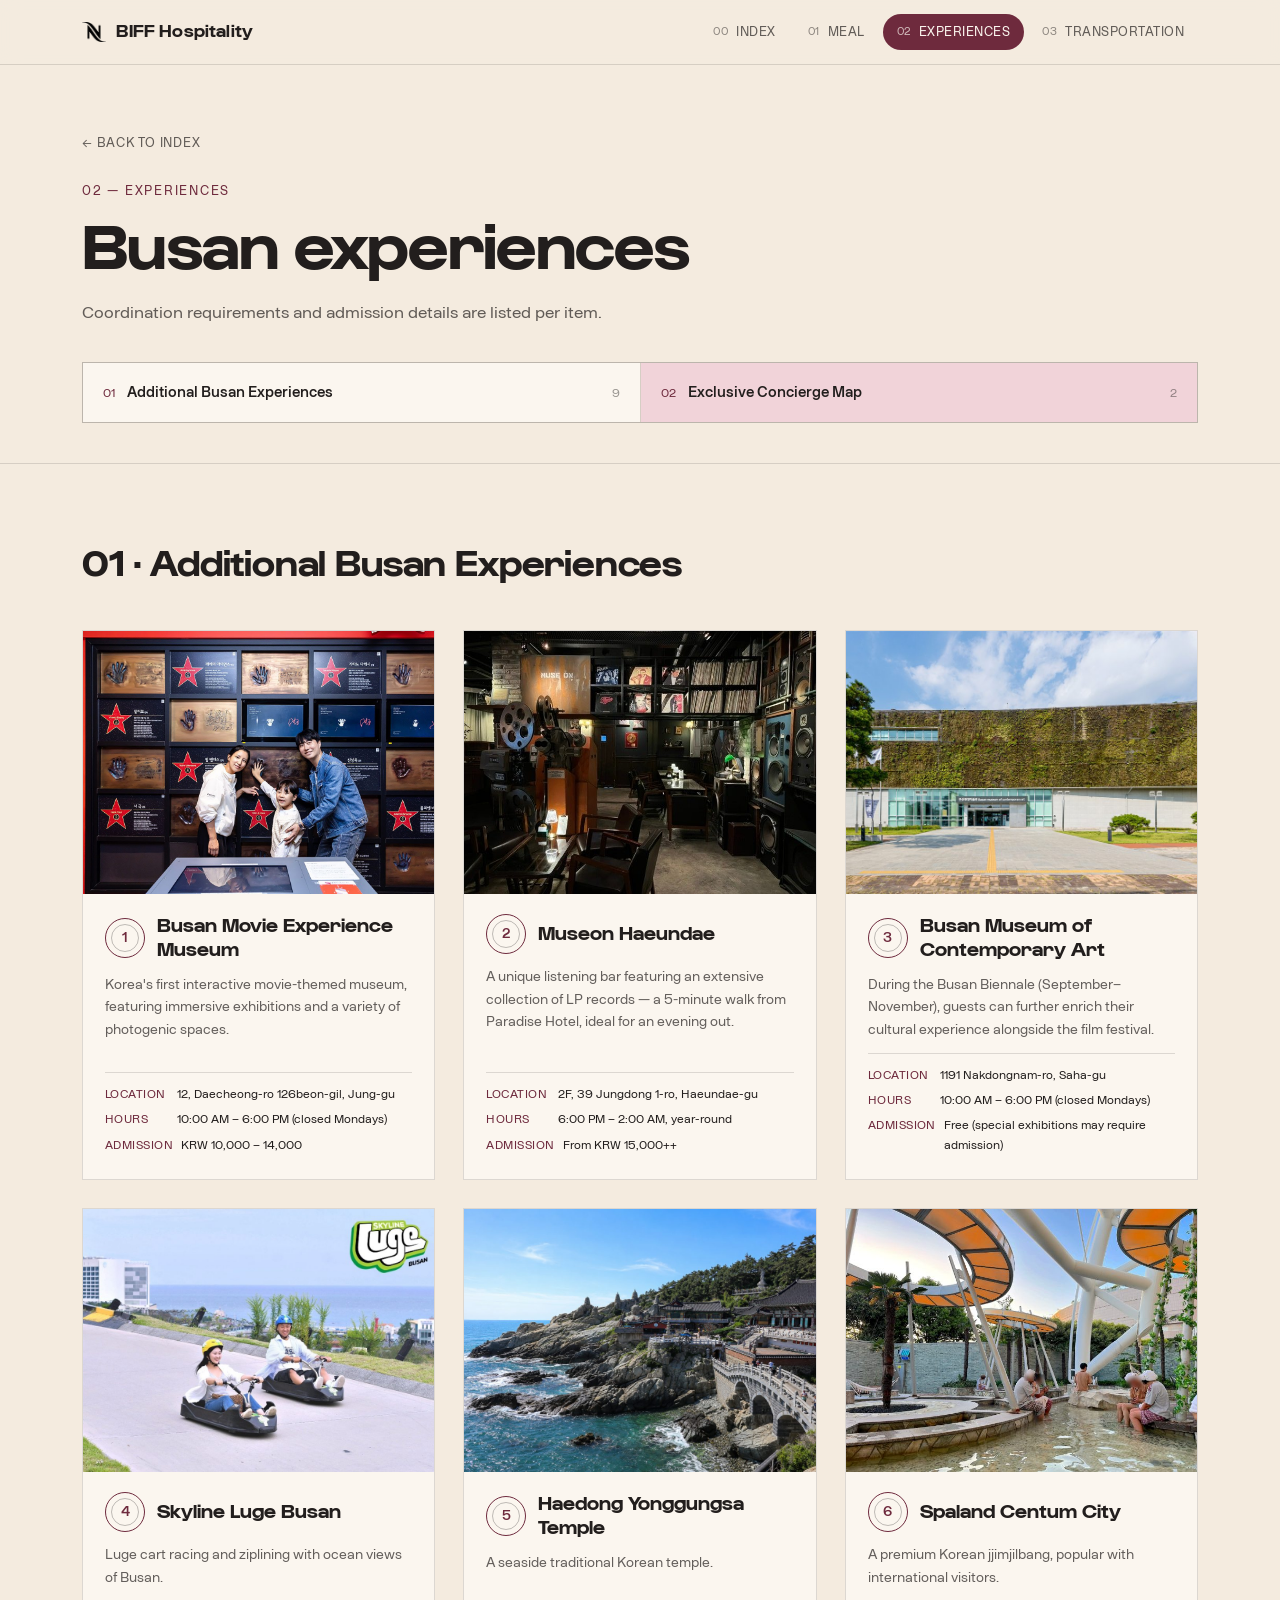
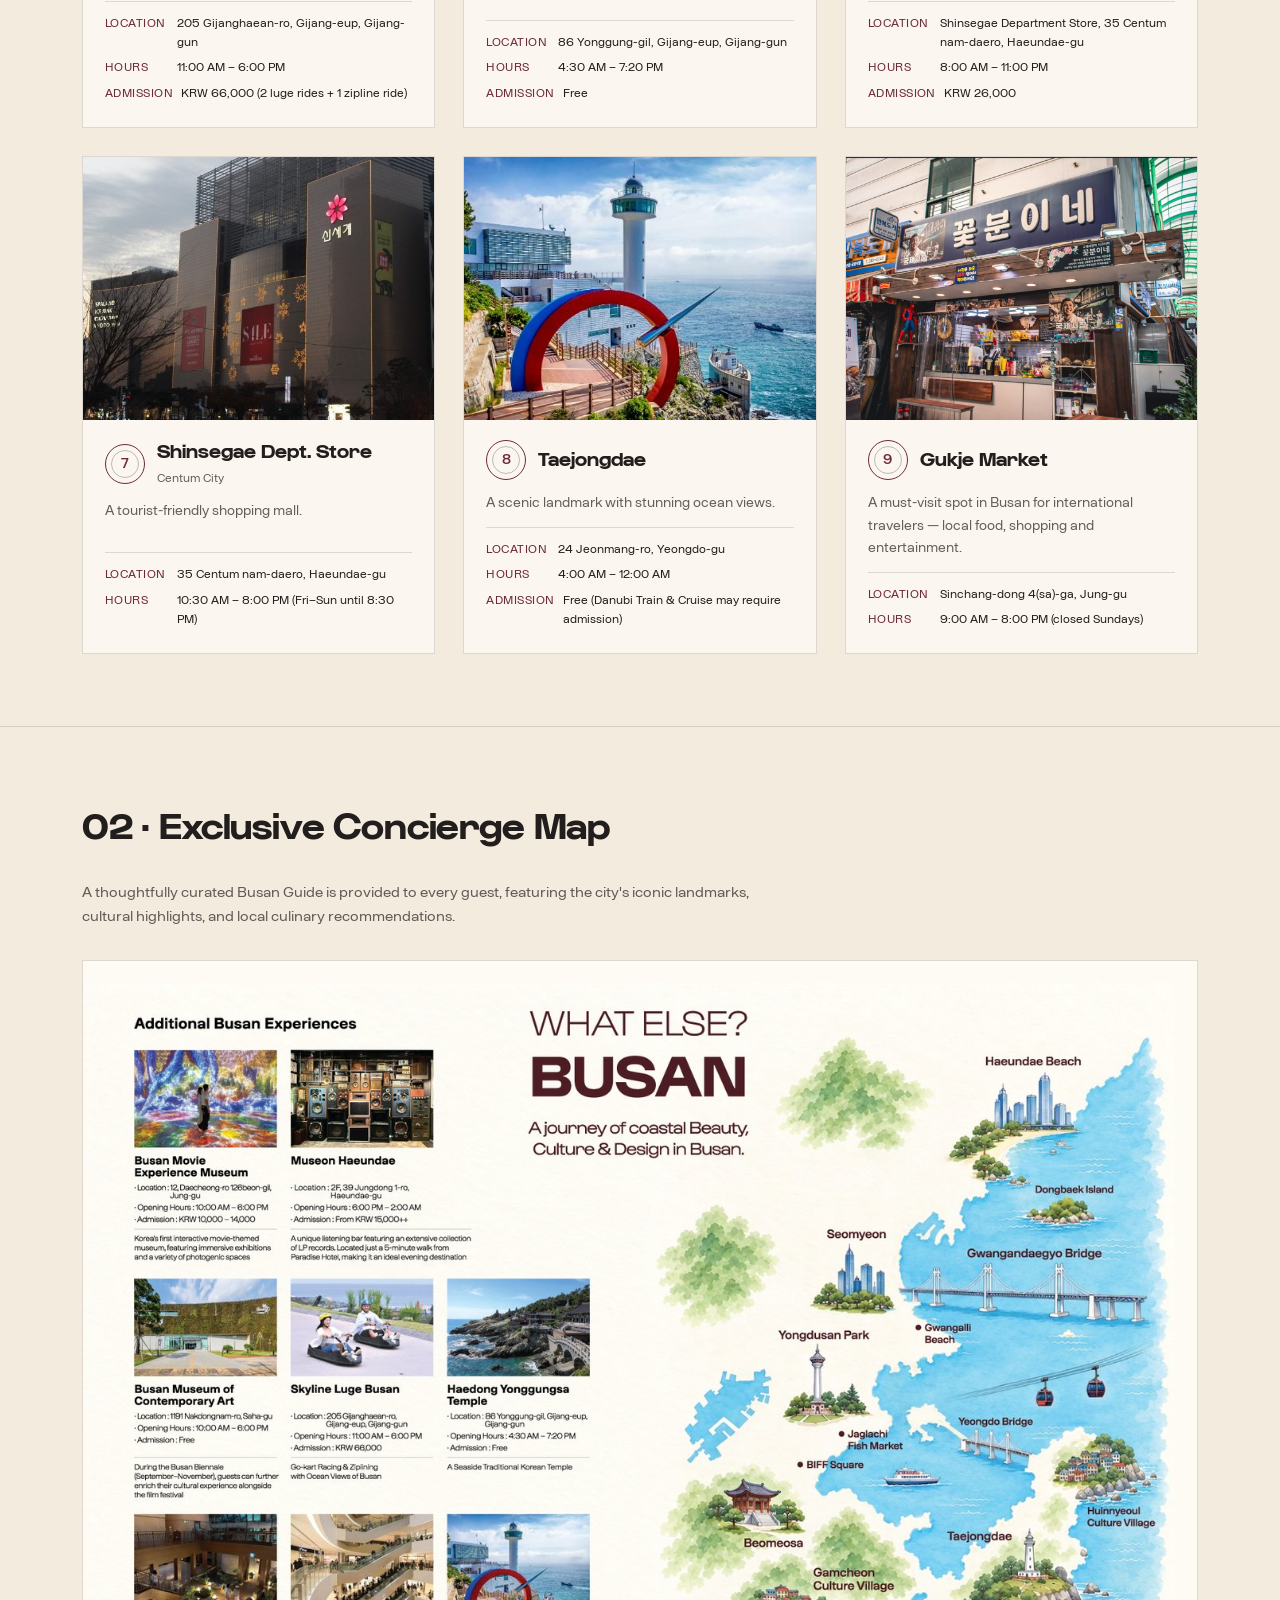
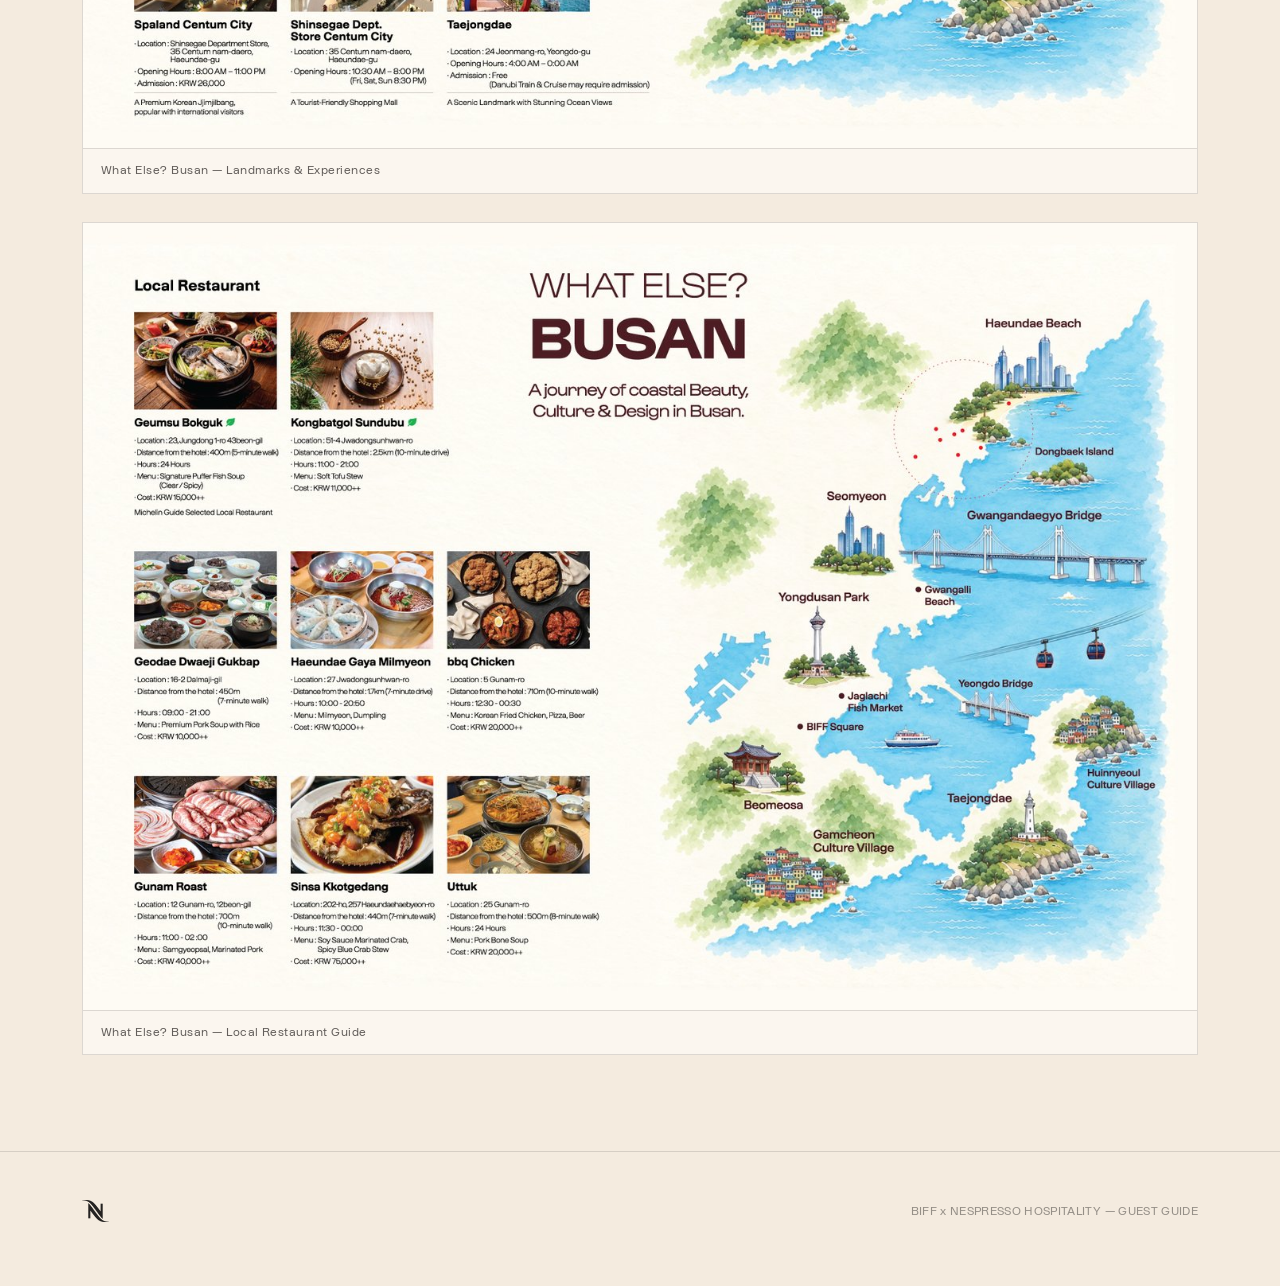
==== experiences.html @ 7f27683a "Add files via upload" ====
<!DOCTYPE html>
<html lang="en">
<head>
<meta charset="UTF-8">
<meta name="viewport" content="width=device-width, initial-scale=1.0">
<title>Experiences — BIFF x NESPRESSO Hospitality</title>
<meta name="description" content="Busan landmarks, activities, and the exclusive concierge map for BIFF x NESPRESSO Hospitality guests.">

<!-- Link preview (KakaoTalk, Slack, iMessage, etc.) -->
<meta property="og:type" content="website">
<meta property="og:url" content="https://gdmc-global.github.io/BIFFxNespresso_Hospitality/experiences.html">
<meta property="og:title" content="Experiences — BIFF x NESPRESSO Hospitality">
<meta property="og:description" content="Busan landmarks, activities, and the exclusive concierge map — locations, hours and admission details.">
<meta property="og:image" content="https://gdmc-global.github.io/BIFFxNespresso_Hospitality/og-image.jpg">
<meta property="og:image:width" content="1200">
<meta property="og:image:height" content="630">
<meta property="og:locale" content="ko_KR">
<meta name="twitter:card" content="summary_large_image">
<meta name="twitter:title" content="Experiences — BIFF x NESPRESSO Hospitality">
<meta name="twitter:description" content="Busan landmarks, activities, and the exclusive concierge map — locations, hours and admission details.">
<meta name="twitter:image" content="https://gdmc-global.github.io/BIFFxNespresso_Hospitality/og-image.jpg">

<link rel="stylesheet" href="style.css">
</head>
<body>

<div class="sitebar">
  <div class="wrap sitebar__row">
    <a class="sitebar__brand" href="index.html">
      <img src="logo-dark.png" alt="Nespresso"> BIFF Hospitality
    </a>
    <nav class="sitebar__index" aria-label="Section index">
      <a href="index.html"><span class="idx-no">00</span> Index</a>
      <a href="meal.html"><span class="idx-no">01</span> Meal</a>
      <a href="experiences.html" class="is-active"><span class="idx-no">02</span> Experiences</a>
      <a href="transportation.html"><span class="idx-no">03</span> Transportation</a>
    </nav>
  </div>
</div>

<header class="page-hero">
  <div class="wrap">
    <a class="back-link" href="index.html">&#8592; Back to Index</a>
    <p class="eyebrow">02 — Experiences</p>
    <h1>Busan experiences</h1>
    <p class="lede">Coordination requirements and admission details are listed per item.</p>

    <nav class="toc" aria-label="Experience categories">
      <a href="#busan-experiences"><span class="toc-no">01</span><span class="toc-label">Additional Busan Experiences</span><span class="toc-count">9</span></a>
      <a href="#concierge"><span class="toc-no">02</span><span class="toc-label">Exclusive Concierge Map</span><span class="toc-count">2</span></a>
    </nav>
  </div>
</header>

<main>

  <!-- 01 — ADDITIONAL BUSAN EXPERIENCES -->
  <section class="category" id="busan-experiences">
    <div class="wrap">
      <div class="category__head">
        <h2>01 · Additional Busan Experiences</h2>
      </div>

      <div class="grid">

        <article class="card">
          <div class="card__media"><img src="busan-movie-experience-museum.jpg" alt="Busan Movie Experience Museum interactive exhibit"></div>
          <div class="card__body">
            <div class="card__title-row">
              <span class="capsule-index">1</span>
              <h3 class="card__title">Busan Movie Experience Museum</h3>
            </div>
            <p class="card__desc">Korea's first interactive movie-themed museum, featuring immersive exhibitions and a variety of photogenic spaces.</p>
            <div class="card__meta">
              <div><span class="k">Location</span><span class="v">12, Daecheong-ro 126beon-gil, Jung-gu</span></div>
              <div><span class="k">Hours</span><span class="v">10:00 AM – 6:00 PM (closed Mondays)</span></div>
              <div><span class="k">Admission</span><span class="v">KRW 10,000 – 14,000</span></div>
            </div>
          </div>
        </article>

        <article class="card">
          <div class="card__media"><img src="museon-haeundae.jpg" alt="Museon Haeundae LP record listening bar"></div>
          <div class="card__body">
            <div class="card__title-row">
              <span class="capsule-index">2</span>
              <h3 class="card__title">Museon Haeundae</h3>
            </div>
            <p class="card__desc">A unique listening bar featuring an extensive collection of LP records — a 5-minute walk from Paradise Hotel, ideal for an evening out.</p>
            <div class="card__meta">
              <div><span class="k">Location</span><span class="v">2F, 39 Jungdong 1-ro, Haeundae-gu</span></div>
              <div><span class="k">Hours</span><span class="v">6:00 PM – 2:00 AM, year-round</span></div>
              <div><span class="k">Admission</span><span class="v">From KRW 15,000++</span></div>
            </div>
          </div>
        </article>

        <article class="card">
          <div class="card__media"><img src="busan-moca.jpg" alt="Busan Museum of Contemporary Art building"></div>
          <div class="card__body">
            <div class="card__title-row">
              <span class="capsule-index">3</span>
              <h3 class="card__title">Busan Museum of Contemporary Art</h3>
            </div>
            <p class="card__desc">During the Busan Biennale (September–November), guests can further enrich their cultural experience alongside the film festival.</p>
            <div class="card__meta">
              <div><span class="k">Location</span><span class="v">1191 Nakdongnam-ro, Saha-gu</span></div>
              <div><span class="k">Hours</span><span class="v">10:00 AM – 6:00 PM (closed Mondays)</span></div>
              <div><span class="k">Admission</span><span class="v">Free (special exhibitions may require admission)</span></div>
            </div>
          </div>
        </article>

        <article class="card">
          <div class="card__media"><img src="skyline-luge.jpg" alt="Skyline Luge Busan carts with ocean view"></div>
          <div class="card__body">
            <div class="card__title-row">
              <span class="capsule-index">4</span>
              <h3 class="card__title">Skyline Luge Busan</h3>
            </div>
            <p class="card__desc">Luge cart racing and ziplining with ocean views of Busan.</p>
            <div class="card__meta">
              <div><span class="k">Location</span><span class="v">205 Gijanghaean-ro, Gijang-eup, Gijang-gun</span></div>
              <div><span class="k">Hours</span><span class="v">11:00 AM – 6:00 PM</span></div>
              <div><span class="k">Admission</span><span class="v">KRW 66,000 (2 luge rides + 1 zipline ride)</span></div>
            </div>
          </div>
        </article>

        <article class="card">
          <div class="card__media"><img src="haedong-yonggungsa.jpg" alt="Haedong Yonggungsa seaside temple"></div>
          <div class="card__body">
            <div class="card__title-row">
              <span class="capsule-index">5</span>
              <h3 class="card__title">Haedong Yonggungsa Temple</h3>
            </div>
            <p class="card__desc">A seaside traditional Korean temple.</p>
            <div class="card__meta">
              <div><span class="k">Location</span><span class="v">86 Yonggung-gil, Gijang-eup, Gijang-gun</span></div>
              <div><span class="k">Hours</span><span class="v">4:30 AM – 7:20 PM</span></div>
              <div><span class="k">Admission</span><span class="v">Free</span></div>
            </div>
          </div>
        </article>

        <article class="card">
          <div class="card__media"><img src="spaland-centum-city.jpg" alt="Spaland Centum City jjimjilbang interior"></div>
          <div class="card__body">
            <div class="card__title-row">
              <span class="capsule-index">6</span>
              <h3 class="card__title">Spaland Centum City</h3>
            </div>
            <p class="card__desc">A premium Korean jjimjilbang, popular with international visitors.</p>
            <div class="card__meta">
              <div><span class="k">Location</span><span class="v">Shinsegae Department Store, 35 Centum nam-daero, Haeundae-gu</span></div>
              <div><span class="k">Hours</span><span class="v">8:00 AM – 11:00 PM</span></div>
              <div><span class="k">Admission</span><span class="v">KRW 26,000</span></div>
            </div>
          </div>
        </article>

        <article class="card">
          <div class="card__media"><img src="shinsegae-centum-city.jpg" alt="Shinsegae Department Store Centum City"></div>
          <div class="card__body">
            <div class="card__title-row">
              <span class="capsule-index">7</span>
              <h3 class="card__title">Shinsegae Dept. Store<br><small style="font-family:var(--font-mono); font-weight:400; font-size:12px; color:var(--charcoal-70);">Centum City</small></h3>
            </div>
            <p class="card__desc">A tourist-friendly shopping mall.</p>
            <div class="card__meta">
              <div><span class="k">Location</span><span class="v">35 Centum nam-daero, Haeundae-gu</span></div>
              <div><span class="k">Hours</span><span class="v">10:30 AM – 8:00 PM (Fri–Sun until 8:30 PM)</span></div>
            </div>
          </div>
        </article>

        <article class="card">
          <div class="card__media"><img src="taejongdae.jpg" alt="Taejongdae coastal cliffs and lighthouse"></div>
          <div class="card__body">
            <div class="card__title-row">
              <span class="capsule-index">8</span>
              <h3 class="card__title">Taejongdae</h3>
            </div>
            <p class="card__desc">A scenic landmark with stunning ocean views.</p>
            <div class="card__meta">
              <div><span class="k">Location</span><span class="v">24 Jeonmang-ro, Yeongdo-gu</span></div>
              <div><span class="k">Hours</span><span class="v">4:00 AM – 12:00 AM</span></div>
              <div><span class="k">Admission</span><span class="v">Free (Danubi Train &amp; Cruise may require admission)</span></div>
            </div>
          </div>
        </article>

        <article class="card">
          <div class="card__media"><img src="gukje-market.jpg" alt="Gukje Market street food and shopping"></div>
          <div class="card__body">
            <div class="card__title-row">
              <span class="capsule-index">9</span>
              <h3 class="card__title">Gukje Market</h3>
            </div>
            <p class="card__desc">A must-visit spot in Busan for international travelers — local food, shopping and entertainment.</p>
            <div class="card__meta">
              <div><span class="k">Location</span><span class="v">Sinchang-dong 4(sa)-ga, Jung-gu</span></div>
              <div><span class="k">Hours</span><span class="v">9:00 AM – 8:00 PM (closed Sundays)</span></div>
            </div>
          </div>
        </article>

      </div>
    </div>
  </section>

  <!-- 02 — EXCLUSIVE CONCIERGE MAP -->
  <section class="category" id="concierge">
    <div class="wrap">
      <div class="category__head">
        <h2>02 · Exclusive Concierge Map</h2>
      </div>
      <p class="category__sub" style="margin-top:-12px; max-width:680px;">A thoughtfully curated Busan Guide is provided to every guest, featuring the city's iconic landmarks, cultural highlights, and local culinary recommendations.</p>

      <div class="map-pages">
        <figure class="map-page">
          <img src="concierge-map-experiences.jpg" alt="What Else? Busan — curated map of landmarks and experiences">
          <figcaption>What Else? Busan — Landmarks &amp; Experiences</figcaption>
        </figure>
        <figure class="map-page">
          <img src="concierge-map-restaurants.jpg" alt="What Else? Busan — curated map of local restaurants">
          <figcaption>What Else? Busan — Local Restaurant Guide</figcaption>
        </figure>
      </div>
    </div>
  </section>

</main>

<footer class="sitefoot">
  <div class="wrap sitefoot__row">
    <img src="logo-dark.png" alt="Nespresso">
    <small>BIFF x NESPRESSO HOSPITALITY — GUEST GUIDE</small>
  </div>
</footer>

<script src="main.js"></script>
</body>
</html>
---- style.css ----
/* =========================================================
   BIFF x NESPRESSO HOSPITALITY — shared design system
   Palette drawn from the campaign photography (device rose,
   berry, near-black) and the concierge-dossier cream used
   across the original hospitality deck.
   ========================================================= */

/* ---------------------------------------------------------
   ICONESSO — brand typeface (local files, no external CDN)
   --------------------------------------------------------- */
@font-face {
  font-family: "ICONESSO Display";
  src: url("ICONESSODisplay-Light.woff2") format("woff2");
  font-weight: 300;
  font-style: normal;
  font-display: swap;
}
@font-face {
  font-family: "ICONESSO Display";
  src: url("ICONESSODisplay-Regular.woff2") format("woff2");
  font-weight: 400;
  font-style: normal;
  font-display: swap;
}
@font-face {
  font-family: "ICONESSO Display";
  src: url("ICONESSODisplay-Bold.woff2") format("woff2");
  font-weight: 700;
  font-style: normal;
  font-display: swap;
}

@font-face {
  font-family: "ICONESSO Text";
  src: url("ICONESSOText-Thin.woff2") format("woff2");
  font-weight: 100;
  font-style: normal;
  font-display: swap;
}
@font-face {
  font-family: "ICONESSO Text";
  src: url("ICONESSOText-ThinItalic.woff2") format("woff2");
  font-weight: 100;
  font-style: italic;
  font-display: swap;
}
@font-face {
  font-family: "ICONESSO Text";
  src: url("ICONESSOText-Light.woff2") format("woff2");
  font-weight: 300;
  font-style: normal;
  font-display: swap;
}
@font-face {
  font-family: "ICONESSO Text";
  src: url("ICONESSOText-LightItalic.woff2") format("woff2");
  font-weight: 300;
  font-style: italic;
  font-display: swap;
}
@font-face {
  font-family: "ICONESSO Text";
  src: url("ICONESSOText-Regular.woff2") format("woff2");
  font-weight: 400;
  font-style: normal;
  font-display: swap;
}
@font-face {
  font-family: "ICONESSO Text";
  src: url("ICONESSOText-Italic.woff2") format("woff2");
  font-weight: 400;
  font-style: italic;
  font-display: swap;
}
@font-face {
  font-family: "ICONESSO Text";
  src: url("ICONESSOText-Medium.woff2") format("woff2");
  font-weight: 500;
  font-style: normal;
  font-display: swap;
}
@font-face {
  font-family: "ICONESSO Text";
  src: url("ICONESSOText-MediumItalic.woff2") format("woff2");
  font-weight: 500;
  font-style: italic;
  font-display: swap;
}
@font-face {
  font-family: "ICONESSO Text";
  src: url("ICONESSOText-Bold.woff2") format("woff2");
  font-weight: 700;
  font-style: normal;
  font-display: swap;
}
@font-face {
  font-family: "ICONESSO Text";
  src: url("ICONESSOText-BoldItalic.woff2") format("woff2");
  font-weight: 700;
  font-style: italic;
  font-display: swap;
}

:root {
  --cream:        #F4EBDF;
  --cream-dim:    #ECE0D0;
  --paper:        #FBF6EF;
  --charcoal:     #221E1D;
  --charcoal-70:  rgba(34, 30, 29, 0.7);
  --charcoal-45:  rgba(34, 30, 29, 0.45);
  --wine:         #6E2A3D;
  --wine-dark:    #4E1E2C;
  --blush:        #E7B7C2;
  --blush-soft:   #F1D3D9;
  --gold:         #AD8955;
  --line:         rgba(34, 30, 29, 0.14);
  --line-strong:  rgba(34, 30, 29, 0.28);

  --font-display: "ICONESSO Display", "Noto Sans KR", sans-serif;
  --font-body:    "ICONESSO Text", "Noto Sans KR", sans-serif;
  --font-mono:    "ICONESSO Text", "Noto Sans KR", sans-serif;

  --container: 1180px;
  --radius: 2px;
}

* { box-sizing: border-box; }

html {
  scroll-behavior: smooth;
}

@media (prefers-reduced-motion: reduce) {
  html { scroll-behavior: auto; }
  * { animation-duration: 0.001ms !important; animation-iteration-count: 1 !important; transition-duration: 0.001ms !important; }
}

body {
  margin: 0;
  background: var(--cream);
  color: var(--charcoal);
  font-family: var(--font-body);
  font-size: 16px;
  line-height: 1.6;
  -webkit-font-smoothing: antialiased;
}

a { color: inherit; }

img { max-width: 100%; display: block; }

.wrap {
  max-width: var(--container);
  margin: 0 auto;
  padding: 0 32px;
}

@media (max-width: 640px) {
  .wrap { padding: 0 20px; }
}

/* ---------------------------------------------------------
   Focus states — visible everywhere, styled to match brand
   --------------------------------------------------------- */
a:focus-visible,
button:focus-visible,
[tabindex]:focus-visible {
  outline: 2px solid var(--wine);
  outline-offset: 3px;
}

/* ---------------------------------------------------------
   Top index bar (present on every page)
   --------------------------------------------------------- */
.sitebar {
  position: sticky;
  top: 0;
  z-index: 40;
  background: rgba(244, 235, 223, 0.92);
  backdrop-filter: blur(10px);
  border-bottom: 1px solid var(--line);
}

.sitebar__row {
  display: flex;
  align-items: center;
  justify-content: space-between;
  height: 64px;
  gap: 24px;
}

.sitebar__brand {
  display: flex;
  align-items: center;
  gap: 10px;
  text-decoration: none;
  font-family: var(--font-display);
  font-weight: 700;
  font-size: 17px;
  letter-spacing: 0.01em;
  color: var(--charcoal);
  white-space: nowrap;
}

.sitebar__brand img { height: 20px; width: auto; }

.sitebar__index {
  display: flex;
  align-items: center;
  gap: 4px;
  overflow-x: auto;
  scrollbar-width: none;
  font-family: var(--font-mono);
}
.sitebar__index::-webkit-scrollbar { display: none; }

.sitebar__index a {
  display: inline-flex;
  align-items: center;
  gap: 8px;
  padding: 8px 14px;
  font-size: 12.5px;
  letter-spacing: 0.04em;
  text-transform: uppercase;
  text-decoration: none;
  color: var(--charcoal-70);
  border-radius: 999px;
  white-space: nowrap;
  transition: background 0.15s ease, color 0.15s ease;
}
.sitebar__index a:hover { background: var(--blush-soft); color: var(--charcoal); }
.sitebar__index a.is-active { background: var(--wine); color: var(--paper); }
.sitebar__index .idx-no {
  font-size: 10.5px;
  opacity: 0.7;
}

/* ---------------------------------------------------------
   Buttons / tickets
   --------------------------------------------------------- */
.btn {
  display: inline-flex;
  align-items: center;
  gap: 10px;
  padding: 15px 28px;
  border-radius: 999px;
  border: 1px solid var(--charcoal);
  background: transparent;
  color: var(--charcoal);
  font-family: var(--font-mono);
  font-size: 13px;
  letter-spacing: 0.08em;
  text-transform: uppercase;
  text-decoration: none;
  cursor: pointer;
  transition: background 0.18s ease, color 0.18s ease, transform 0.18s ease;
}
.btn:hover { background: var(--charcoal); color: var(--cream); transform: translateY(-1px); }
.btn--primary { background: var(--wine); border-color: var(--wine); color: var(--paper); }
.btn--primary:hover { background: var(--wine-dark); border-color: var(--wine-dark); color: var(--paper); }

/* ---------------------------------------------------------
   Index number badge — the signature motif.
   A capsule-ring numeral used everywhere an item is literally
   numbered in the source material (guests choose by number).
   --------------------------------------------------------- */
.capsule-index {
  --size: 40px;
  width: var(--size);
  height: var(--size);
  min-width: var(--size);
  border-radius: 50%;
  border: 1.5px solid var(--wine);
  display: inline-flex;
  align-items: center;
  justify-content: center;
  font-family: var(--font-mono);
  font-size: 14px;
  font-weight: 500;
  color: var(--wine);
  background: var(--paper);
  position: relative;
}
.capsule-index::after {
  content: "";
  position: absolute;
  inset: 5px;
  border-radius: 50%;
  border: 1px solid var(--line-strong);
}

/* ---------------------------------------------------------
   Section scaffolding shared by meal.html / optional-program.html
   --------------------------------------------------------- */
.page-hero {
  padding: 64px 0 40px;
  border-bottom: 1px solid var(--line);
}

.page-hero .eyebrow {
  font-family: var(--font-mono);
  font-size: 12.5px;
  letter-spacing: 0.14em;
  text-transform: uppercase;
  color: var(--wine);
  margin: 0 0 14px;
}

.page-hero h1 {
  font-family: var(--font-display);
  font-weight: 700;
  font-size: clamp(38px, 6vw, 64px);
  line-height: 1.03;
  margin: 0 0 18px;
  letter-spacing: -0.01em;
}

.page-hero p.lede {
  max-width: 640px;
  font-size: 17px;
  color: var(--charcoal-70);
  margin: 0;
}

.back-link {
  display: inline-flex;
  align-items: center;
  gap: 8px;
  font-family: var(--font-mono);
  font-size: 12.5px;
  letter-spacing: 0.06em;
  text-transform: uppercase;
  text-decoration: none;
  color: var(--charcoal-70);
  margin-bottom: 28px;
}
.back-link:hover { color: var(--wine); }

/* Table-of-contents block beneath each page hero */
.toc {
  display: grid;
  grid-template-columns: repeat(auto-fit, minmax(200px, 1fr));
  gap: 1px;
  background: var(--line);
  border: 1px solid var(--line);
  margin-top: 36px;
}
.toc a {
  background: var(--paper);
  padding: 18px 20px;
  text-decoration: none;
  color: var(--charcoal);
  display: flex;
  align-items: baseline;
  gap: 12px;
  transition: background 0.15s ease;
}
.toc a:hover { background: var(--blush-soft); }
.toc .toc-no {
  font-family: var(--font-mono);
  font-size: 12px;
  color: var(--wine);
}
.toc .toc-label {
  font-size: 14.5px;
  font-weight: 500;
}
.toc .toc-count {
  margin-left: auto;
  font-family: var(--font-mono);
  font-size: 11.5px;
  color: var(--charcoal-45);
}

/* Category section */
.category {
  padding: 72px 0;
  border-bottom: 1px solid var(--line);
  scroll-margin-top: 84px;
}
.category:last-of-type { border-bottom: none; }

.category__head {
  display: flex;
  align-items: flex-end;
  justify-content: space-between;
  gap: 24px;
  margin-bottom: 36px;
  flex-wrap: wrap;
}

.category__head h2 {
  font-family: var(--font-display);
  font-weight: 700;
  font-size: clamp(26px, 3.4vw, 36px);
  margin: 0;
  letter-spacing: -0.005em;
}

.category__note {
  font-family: var(--font-mono);
  font-size: 12px;
  letter-spacing: 0.03em;
  color: var(--wine);
  background: var(--blush-soft);
  padding: 8px 14px;
  border-radius: 999px;
  max-width: 420px;
}

.category__sub {
  font-size: 15px;
  color: var(--charcoal-70);
  margin: -24px 0 32px;
}

/* Item grid + card */
.grid {
  display: grid;
  grid-template-columns: repeat(3, 1fr);
  gap: 28px;
}
.grid.grid--2 { grid-template-columns: repeat(2, 1fr); }
@media (max-width: 900px) {
  .grid, .grid.grid--2 { grid-template-columns: repeat(2, 1fr); }
}
@media (max-width: 640px) {
  .grid, .grid.grid--2 { grid-template-columns: 1fr; }
}

.card {
  background: var(--paper);
  border: 1px solid var(--line);
  display: flex;
  flex-direction: column;
}

.card__media {
  aspect-ratio: 4 / 3;
  overflow: hidden;
  background: var(--cream-dim);
}
.card__media img {
  width: 100%;
  height: 100%;
  object-fit: cover;
}

.card__body {
  padding: 20px 22px 24px;
  display: flex;
  flex-direction: column;
  gap: 12px;
  flex: 1;
}

.card__title-row {
  display: flex;
  align-items: center;
  gap: 12px;
}

.card__title {
  font-family: var(--font-display);
  font-weight: 700;
  font-size: 19px;
  line-height: 1.25;
  margin: 0;
}

.card__desc {
  font-size: 14px;
  color: var(--charcoal-70);
  margin: 0;
}

.card__meta {
  margin-top: auto;
  padding-top: 12px;
  border-top: 1px solid var(--line);
  display: flex;
  flex-direction: column;
  gap: 6px;
  font-family: var(--font-mono);
  font-size: 12px;
  color: var(--charcoal-70);
}
.card__meta div { display: flex; gap: 8px; }
.card__meta .k {
  color: var(--wine);
  min-width: 64px;
  text-transform: uppercase;
  letter-spacing: 0.04em;
  flex-shrink: 0;
}
.card__meta .v { color: var(--charcoal); }

.card__flag {
  display: inline-block;
  align-self: flex-start;
  font-family: var(--font-mono);
  font-size: 10.5px;
  letter-spacing: 0.04em;
  text-transform: uppercase;
  color: var(--wine-dark);
  background: var(--blush-soft);
  padding: 4px 9px;
  border-radius: 999px;
}

/* Single wide feature card (concierge, hosted meal) */
.feature {
  display: grid;
  grid-template-columns: 1.1fr 1fr;
  gap: 0;
  border: 1px solid var(--line);
  background: var(--paper);
}
.feature__media { overflow: hidden; background: var(--cream-dim); min-height: 280px; }
.feature__media img { width: 100%; height: 100%; object-fit: cover; }
.feature__body { padding: 40px; display: flex; flex-direction: column; justify-content: center; gap: 14px; }
.feature__body h3 { font-family: var(--font-display); font-size: 24px; margin: 0; }
.feature__body p { margin: 0; color: var(--charcoal-70); font-size: 15px; }
@media (max-width: 760px) {
  .feature { grid-template-columns: 1fr; }
  .feature__media { min-height: 220px; }
}

/* Footer */
.sitefoot {
  padding: 48px 0 64px;
  border-top: 1px solid var(--line);
  margin-top: 24px;
}
.sitefoot__row {
  display: flex;
  justify-content: space-between;
  align-items: center;
  flex-wrap: wrap;
  gap: 16px;
}
.sitefoot img { height: 22px; width: auto; opacity: 0.85; }
.sitefoot small {
  font-family: var(--font-mono);
  font-size: 11.5px;
  color: var(--charcoal-45);
  letter-spacing: 0.03em;
}

/* ===========================================================
   Landing page (index.html) — hero + ticket-style nav cards
   =========================================================== */

.hero {
  position: relative;
  min-height: 100svh;
  display: flex;
  flex-direction: column;
  justify-content: space-between;
  color: var(--paper);
  background: #2b1420;
  overflow: hidden;
}

.hero__bg {
  position: absolute;
  inset: 0;
  background-image: url("hero-bg.jpg");
  background-size: cover;
  background-position: center 30%;
}

.hero__scrim {
  position: absolute;
  inset: 0;
  background:
    linear-gradient(180deg, rgba(30, 14, 20, 0.55) 0%, rgba(30, 14, 20, 0.25) 32%, rgba(30, 14, 20, 0.72) 78%, rgba(20, 9, 13, 0.92) 100%);
}

.hero__top {
  position: relative;
  z-index: 2;
}

.hero__top .wrap {
  display: flex;
  align-items: center;
  justify-content: space-between;
  padding-top: 32px;
}

.hero__logo { height: 26px; width: auto; }

.hero__kicker {
  font-family: var(--font-mono);
  font-size: 12px;
  letter-spacing: 0.14em;
  text-transform: uppercase;
  color: var(--blush-soft);
}

.hero__main {
  position: relative;
  z-index: 2;
  padding: 40px 0 0;
  text-align: center;
}

.hero__main .eyebrow {
  font-family: var(--font-mono);
  font-size: 12.5px;
  letter-spacing: 0.18em;
  text-transform: uppercase;
  color: var(--blush-soft);
  margin: 0 0 22px;
}

.hero__main h1 {
  font-family: var(--font-display);
  font-weight: 700;
  font-size: clamp(40px, 7.2vw, 92px);
  line-height: 1.0;
  margin: 0;
  letter-spacing: -0.01em;
}

.hero__main h1 em {
  font-style: normal;
  font-weight: 300;
  color: var(--blush-soft);
}

.hero__sub {
  margin: 22px auto 0;
  max-width: 480px;
  font-size: 15.5px;
  color: rgba(251, 246, 239, 0.78);
}

.hero__tickets {
  position: relative;
  z-index: 2;
  padding: 44px 0 56px;
}

.ticket-row {
  display: grid;
  grid-template-columns: 1fr 1fr;
  gap: 20px;
}
.ticket-row--3 { grid-template-columns: 1fr 1fr 1fr; }
@media (max-width: 900px) {
  .ticket-row--3 { grid-template-columns: 1fr; }
}
.ticket-row--3 .ticket {
  flex-wrap: wrap;
  align-items: flex-start;
  padding: 26px 26px 22px;
}
.ticket-row--3 .ticket__body { flex: 1 1 100%; }
.ticket-row--3 .ticket__count {
  order: 3;
  width: 100%;
  margin-top: 14px;
}
.ticket-row--3 .ticket__arrow {
  position: absolute;
  top: 26px;
  right: 26px;
}
@media (max-width: 720px) {
  .ticket-row { grid-template-columns: 1fr; }
}
@media (max-width: 480px) {
  .ticket { flex-wrap: wrap; padding: 22px 20px; }
  .ticket__count { order: 3; width: 100%; margin-top: 4px; }
  .ticket__arrow { position: absolute; top: 22px; right: 20px; }
}

.ticket {
  position: relative;
  display: flex;
  align-items: center;
  gap: 20px;
  padding: 26px 28px;
  background: rgba(251, 246, 239, 0.08);
  border: 1px solid rgba(251, 246, 239, 0.35);
  backdrop-filter: blur(6px);
  text-decoration: none;
  color: var(--paper);
  transition: background 0.2s ease, border-color 0.2s ease, transform 0.2s ease;
}
.ticket:hover {
  background: rgba(251, 246, 239, 0.16);
  border-color: rgba(251, 246, 239, 0.7);
  transform: translateY(-2px);
}

.ticket__no {
  font-family: var(--font-mono);
  font-size: 13px;
  color: var(--blush-soft);
  border: 1px solid rgba(251, 246, 239, 0.45);
  border-radius: 50%;
  width: 46px;
  height: 46px;
  flex-shrink: 0;
  display: flex;
  align-items: center;
  justify-content: center;
}

.ticket__body { flex: 1; min-width: 0; }

.ticket__label {
  font-family: var(--font-display);
  font-weight: 700;
  font-size: 21px;
  margin: 0 0 4px;
  letter-spacing: 0.01em;
}

.ticket__desc {
  margin: 0;
  font-size: 13px;
  color: rgba(251, 246, 239, 0.72);
}

.ticket__count {
  font-family: var(--font-mono);
  font-size: 11px;
  letter-spacing: 0.05em;
  text-transform: uppercase;
  color: rgba(251, 246, 239, 0.6);
  white-space: nowrap;
}

.ticket__arrow {
  font-size: 20px;
  color: var(--blush-soft);
  transform: translateX(0);
  transition: transform 0.2s ease;
}
.ticket:hover .ticket__arrow { transform: translateX(4px); }

.hero__perf {
  position: absolute;
  left: 0; right: 0;
  height: 1px;
  background-image: radial-gradient(circle, rgba(251,246,239,0.4) 1.5px, transparent 1.5px);
  background-size: 14px 1px;
  opacity: 0.6;
}

/* ===========================================================
   Concierge map pages (experiences.html)
   =========================================================== */
.map-pages {
  display: flex;
  flex-direction: column;
  gap: 28px;
}
.map-page {
  margin: 0;
  border: 1px solid var(--line);
  background: var(--paper);
}
.map-page img {
  width: 100%;
  height: auto;
  display: block;
}
.map-page figcaption {
  font-family: var(--font-mono);
  font-size: 12px;
  letter-spacing: 0.04em;
  color: var(--charcoal-70);
  padding: 12px 18px;
  border-top: 1px solid var(--line);
}

/* ===========================================================
   Step guide (transportation.html)
   =========================================================== */
.category__note--urgent {
  color: var(--paper);
  background: var(--wine);
}

.steps-grid {
  display: grid;
  grid-template-columns: repeat(3, 1fr);
  gap: 28px;
}
.steps-grid.steps-grid--2 { grid-template-columns: repeat(2, 1fr); }
@media (max-width: 900px) {
  .steps-grid, .steps-grid.steps-grid--2 { grid-template-columns: repeat(2, 1fr); }
}
@media (max-width: 640px) {
  .steps-grid, .steps-grid.steps-grid--2 { grid-template-columns: 1fr; }
}

.step-card {
  background: var(--paper);
  border: 1px solid var(--line);
  display: flex;
  flex-direction: column;
}

.step-shots {
  display: flex;
  gap: 10px;
  align-items: flex-end;
  justify-content: center;
  padding: 22px 16px;
  background: var(--cream-dim);
  min-height: 260px;
}
.step-shots img {
  height: 260px;
  width: auto;
  max-width: 100%;
  border-radius: 6px;
  box-shadow: 0 4px 16px rgba(34, 30, 29, 0.18);
  object-fit: cover;
}
.step-shots.step-shots--single img { height: 300px; }

.step-card__body {
  padding: 20px 22px 24px;
  display: flex;
  flex-direction: column;
  gap: 10px;
}

.step-card__title-row {
  display: flex;
  align-items: center;
  gap: 12px;
}

.step-card__title {
  font-family: var(--font-display);
  font-weight: 700;
  font-size: 18px;
  line-height: 1.3;
  margin: 0;
}

.step-card__desc {
  font-size: 14px;
  color: var(--charcoal-70);
  margin: 0;
}
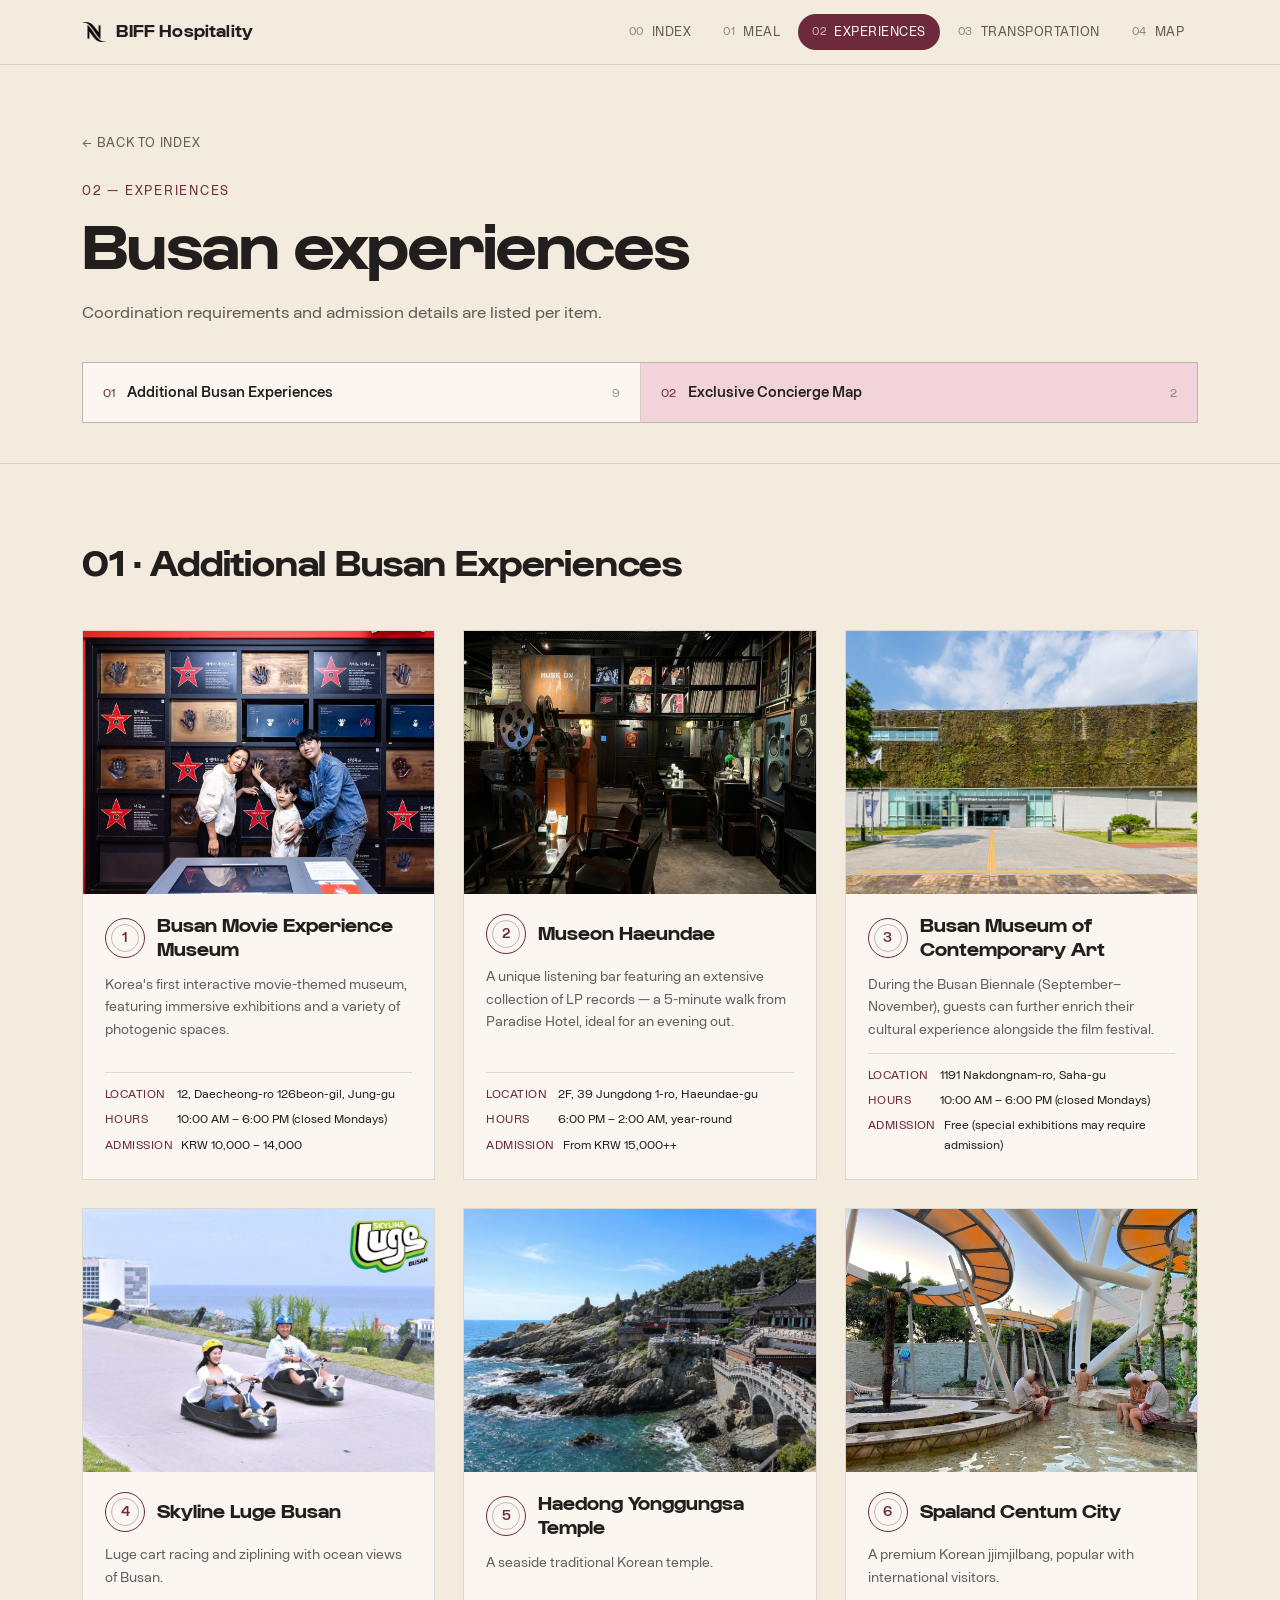
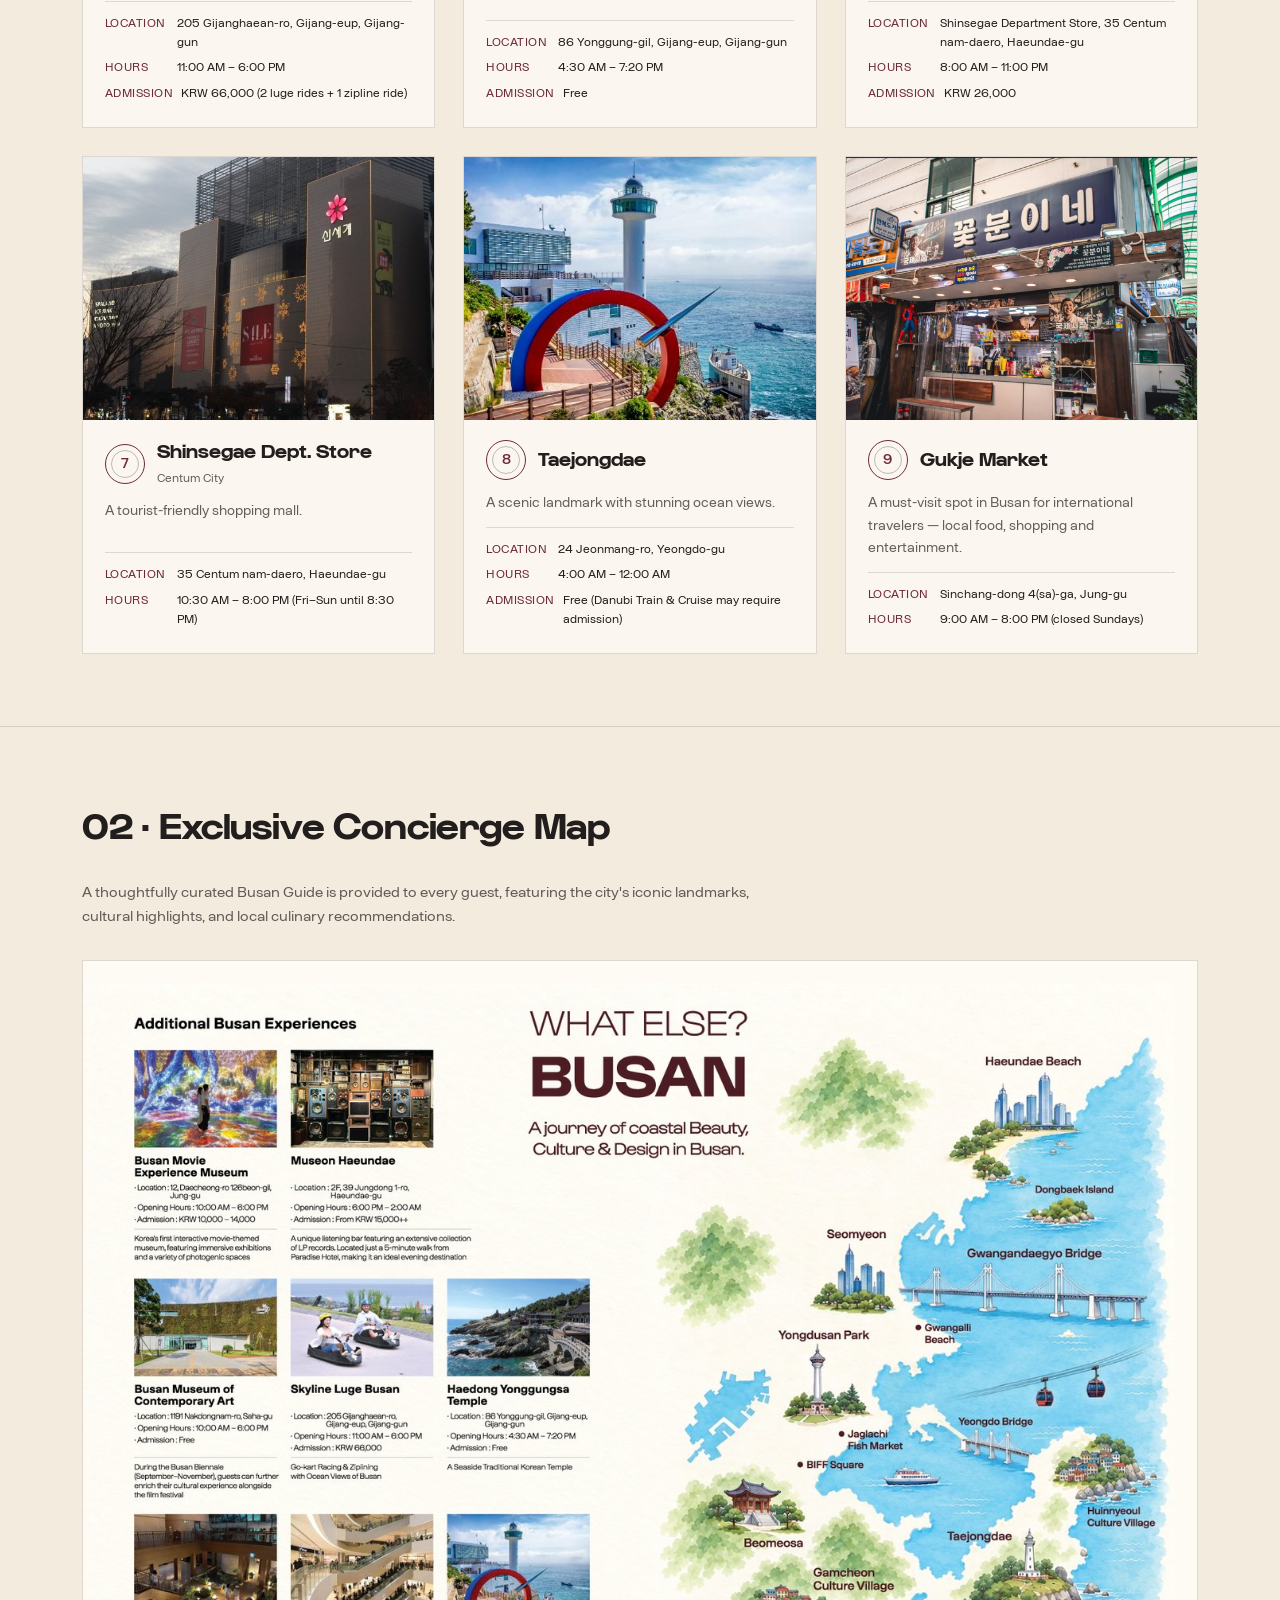
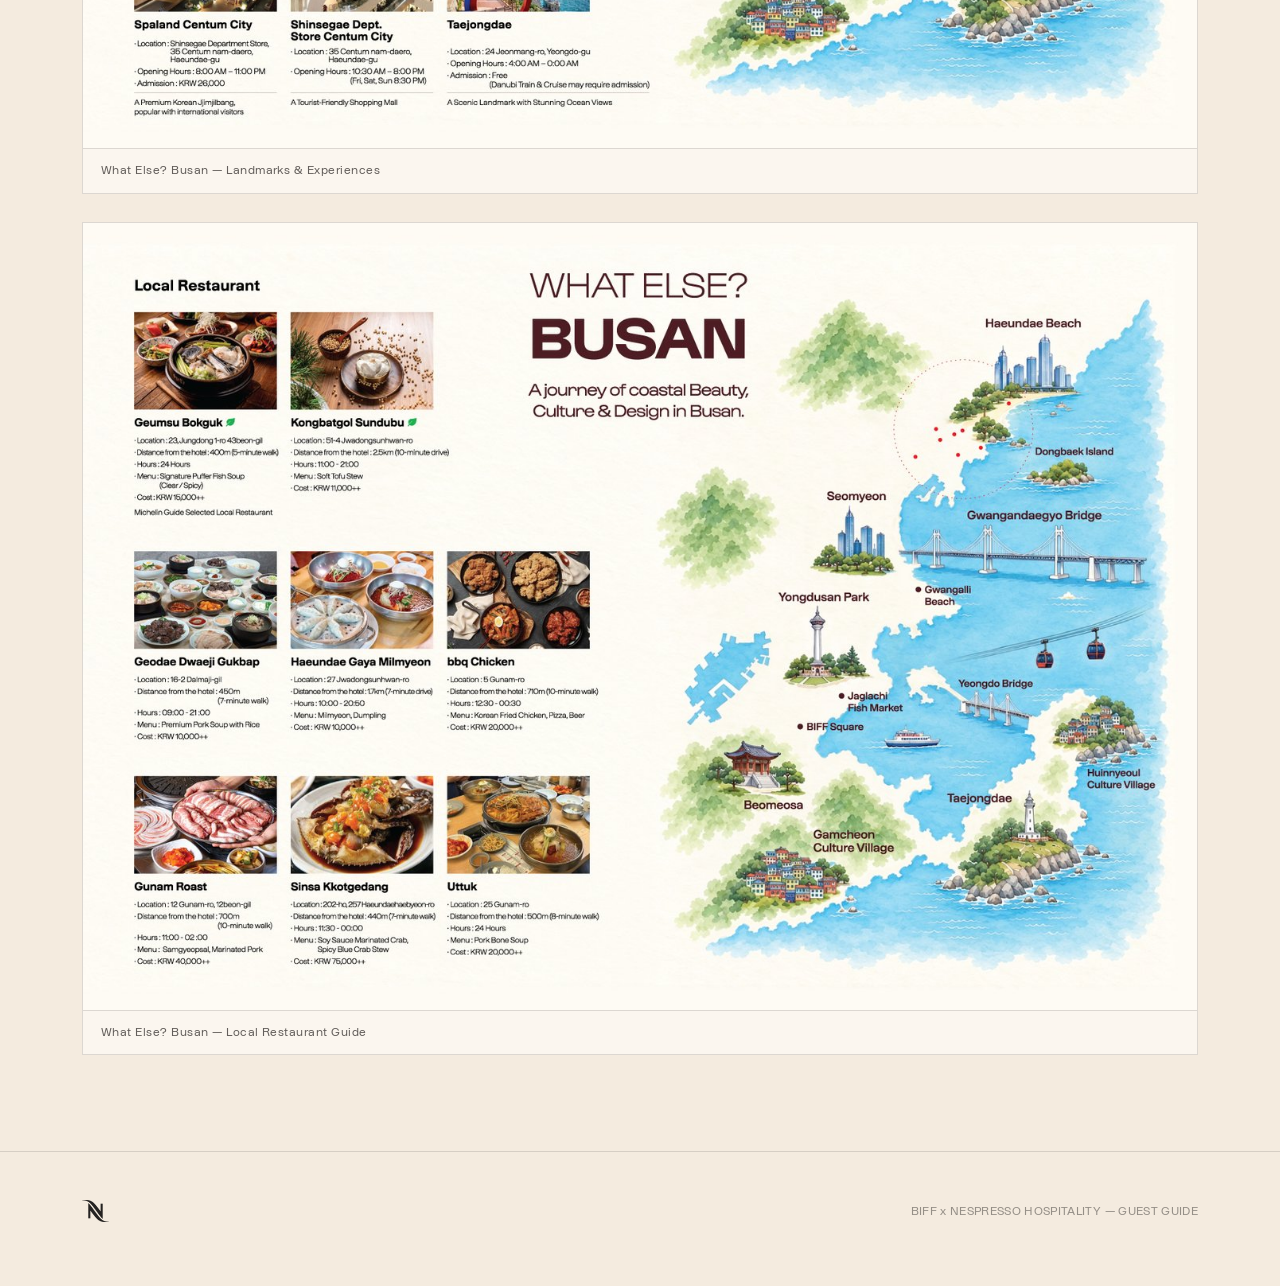
==== commit 3bf98744: "Add files via upload" ====
--- a/experiences.html
+++ b/experiences.html
@@ -34,6 +34,7 @@
       <a href="meal.html"><span class="idx-no">01</span> Meal</a>
       <a href="experiences.html" class="is-active"><span class="idx-no">02</span> Experiences</a>
       <a href="transportation.html"><span class="idx-no">03</span> Transportation</a>
+      <a href="map.html"><span class="idx-no">04</span> Map</a>
     </nav>
   </div>
 </div>
--- a/style.css
+++ b/style.css
@@ -652,18 +652,25 @@
 @media (max-width: 900px) {
   .ticket-row--3 { grid-template-columns: 1fr; }
 }
-.ticket-row--3 .ticket {
+.ticket-row--4 { grid-template-columns: repeat(4, 1fr); }
+@media (max-width: 1100px) {
+  .ticket-row--4 { grid-template-columns: 1fr 1fr; }
+}
+@media (max-width: 640px) {
+  .ticket-row--4 { grid-template-columns: 1fr; }
+}
+.ticket-row--3 .ticket, .ticket-row--4 .ticket {
   flex-wrap: wrap;
   align-items: flex-start;
   padding: 26px 26px 22px;
 }
-.ticket-row--3 .ticket__body { flex: 1 1 100%; }
-.ticket-row--3 .ticket__count {
+.ticket-row--3 .ticket__body, .ticket-row--4 .ticket__body { flex: 1 1 100%; }
+.ticket-row--3 .ticket__count, .ticket-row--4 .ticket__count {
   order: 3;
   width: 100%;
   margin-top: 14px;
 }
-.ticket-row--3 .ticket__arrow {
+.ticket-row--3 .ticket__arrow, .ticket-row--4 .ticket__arrow {
   position: absolute;
   top: 26px;
   right: 26px;
@@ -852,3 +859,130 @@
   color: var(--charcoal-70);
   margin: 0;
 }
+
+/* ===========================================================
+   All-locations map (map.html)
+   =========================================================== */
+#map {
+  width: 100%;
+  height: 62vh;
+  min-height: 420px;
+  border: 1px solid var(--line);
+  background: var(--cream-dim);
+}
+
+.map-legend {
+  display: flex;
+  align-items: center;
+  gap: 24px;
+  padding: 14px 0 22px;
+  font-family: var(--font-mono);
+  font-size: 12px;
+  color: var(--charcoal-70);
+}
+.map-legend span { display: inline-flex; align-items: center; gap: 8px; }
+.map-legend .dot { width: 10px; height: 10px; border-radius: 50%; display: inline-block; }
+.map-legend .dot--meal { background: var(--wine); }
+.map-legend .dot--exp { background: var(--gold); }
+.map-legend .dot--venue { background: var(--charcoal); }
+
+.leaflet-pin {
+  width: 26px;
+  height: 26px;
+  border-radius: 50% 50% 50% 0;
+  transform: rotate(-45deg);
+  border: 2px solid var(--paper);
+  box-shadow: 0 2px 6px rgba(0,0,0,0.35);
+  display: flex;
+  align-items: center;
+  justify-content: center;
+}
+.leaflet-pin span {
+  transform: rotate(45deg);
+  font-family: var(--font-mono);
+  font-size: 10.5px;
+  font-weight: 600;
+  color: var(--paper);
+}
+.leaflet-pin--meal { background: var(--wine); }
+.leaflet-pin--exp { background: var(--gold); }
+.leaflet-pin--venue { background: var(--charcoal); }
+
+.leaflet-popup-content-wrapper {
+  border-radius: 2px;
+  font-family: var(--font-body);
+}
+.map-popup__eyebrow {
+  font-family: var(--font-mono);
+  font-size: 10.5px;
+  letter-spacing: 0.05em;
+  text-transform: uppercase;
+  color: var(--wine);
+  margin: 0 0 4px;
+}
+.map-popup__title {
+  font-family: var(--font-display);
+  font-weight: 700;
+  font-size: 15px;
+  margin: 0 0 8px;
+}
+.map-popup__link {
+  display: inline-flex;
+  align-items: center;
+  gap: 6px;
+  font-family: var(--font-mono);
+  font-size: 11.5px;
+  letter-spacing: 0.03em;
+  text-transform: uppercase;
+  color: var(--wine);
+  text-decoration: none;
+  border-bottom: 1px solid var(--wine);
+  padding-bottom: 1px;
+}
+
+.place-list {
+  display: flex;
+  flex-direction: column;
+  border: 1px solid var(--line);
+  background: var(--paper);
+}
+.place-row {
+  display: flex;
+  align-items: center;
+  gap: 16px;
+  padding: 16px 20px;
+  text-decoration: none;
+  color: var(--charcoal);
+  border-bottom: 1px solid var(--line);
+  transition: background 0.15s ease;
+}
+.place-row:last-child { border-bottom: none; }
+.place-row:hover { background: var(--blush-soft); }
+.place-row__name {
+  font-family: var(--font-display);
+  font-weight: 700;
+  font-size: 15px;
+  flex: 1 1 auto;
+  min-width: 0;
+}
+.place-row__addr {
+  font-family: var(--font-mono);
+  font-size: 12px;
+  color: var(--charcoal-70);
+  flex: 1 1 auto;
+  min-width: 0;
+  overflow: hidden;
+  text-overflow: ellipsis;
+  white-space: nowrap;
+}
+.place-row__arrow {
+  font-family: var(--font-mono);
+  font-size: 12px;
+  color: var(--wine);
+  white-space: nowrap;
+  flex-shrink: 0;
+}
+@media (max-width: 640px) {
+  .place-row { flex-wrap: wrap; }
+  .place-row__addr { flex-basis: 100%; order: 3; white-space: normal; }
+}
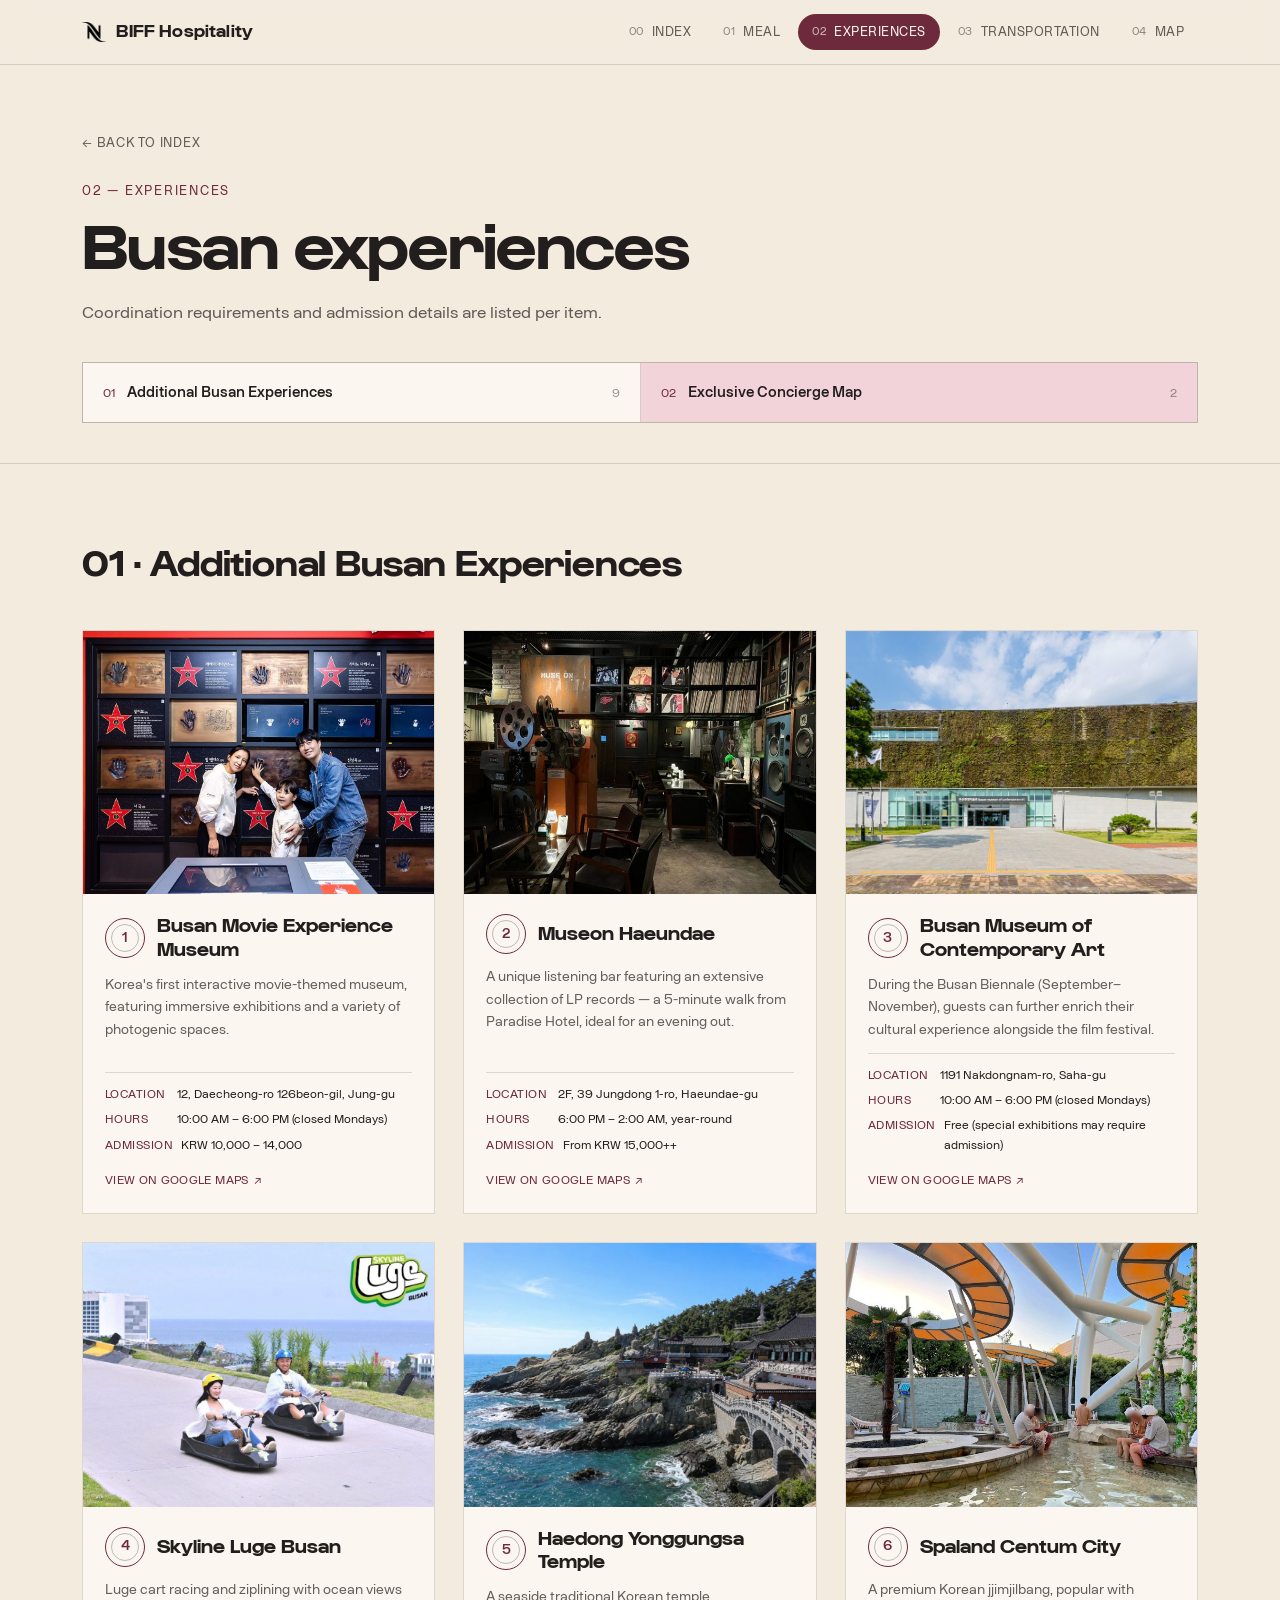
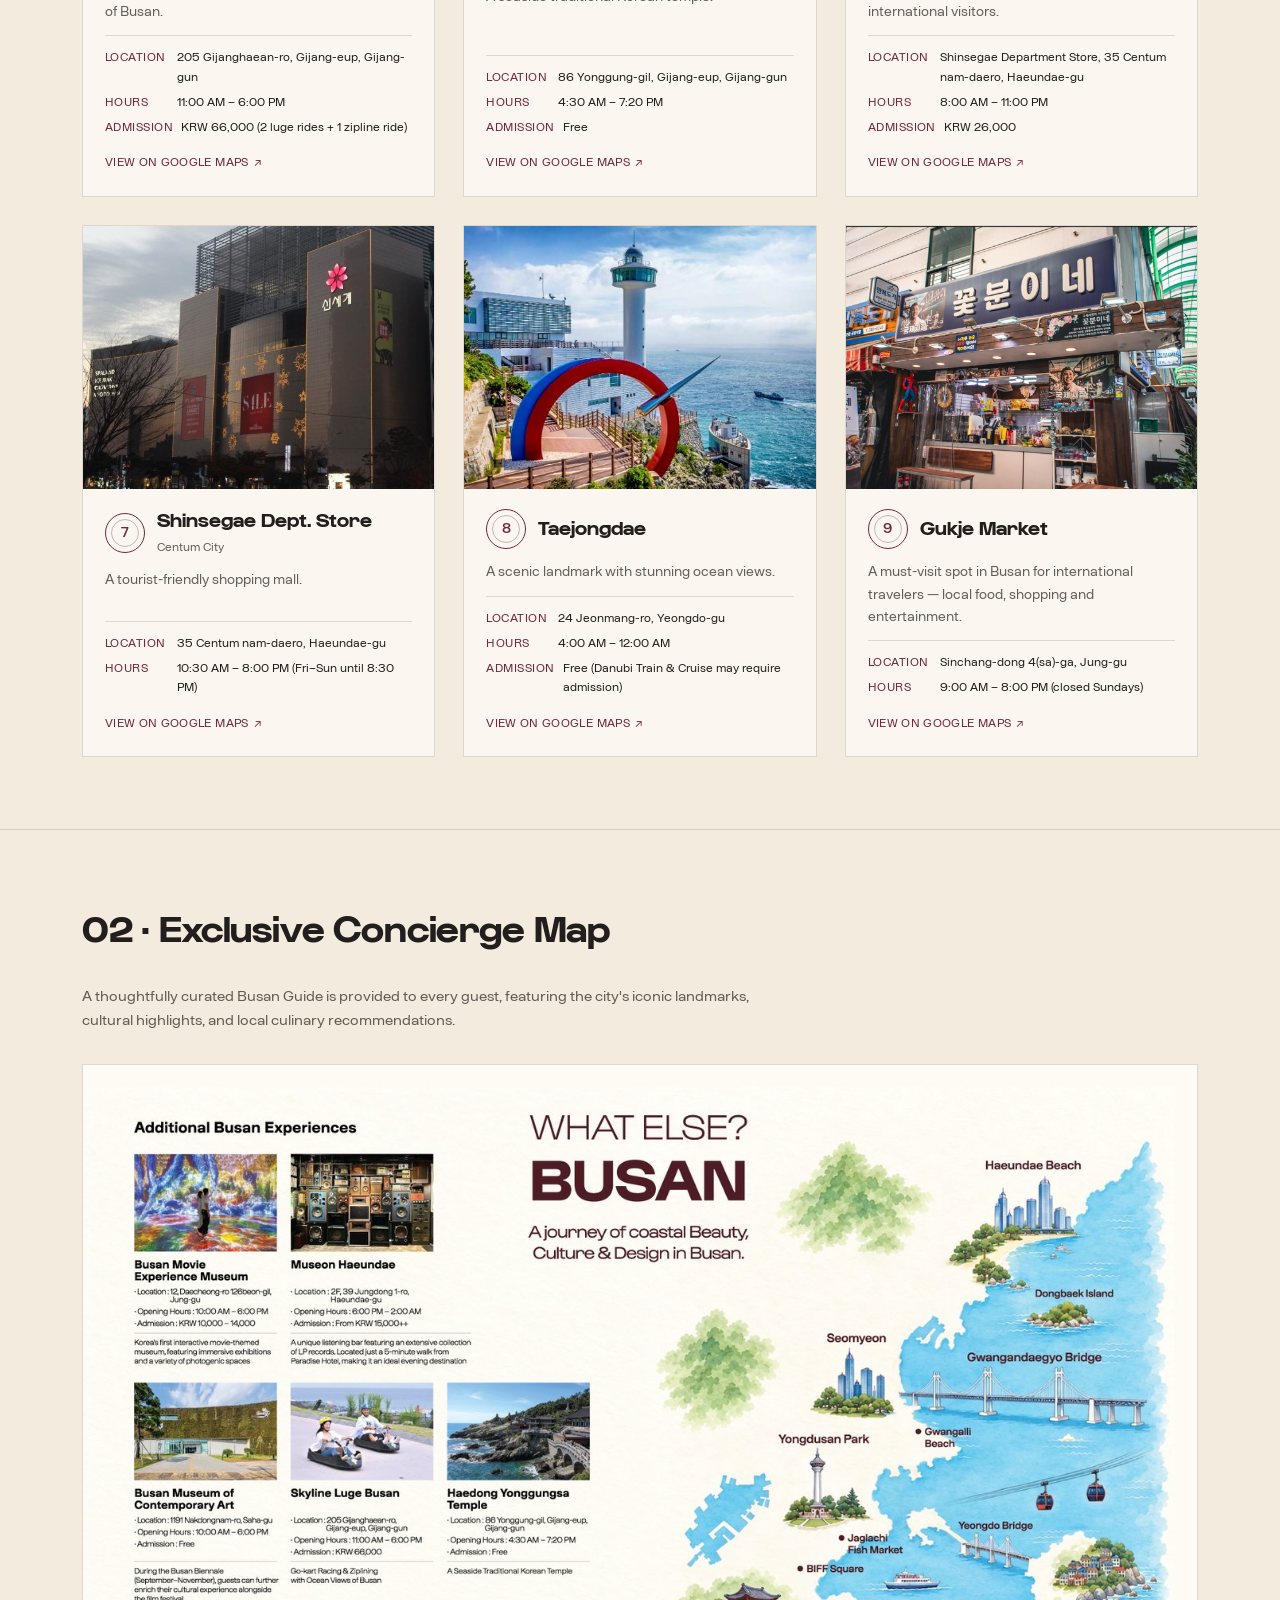
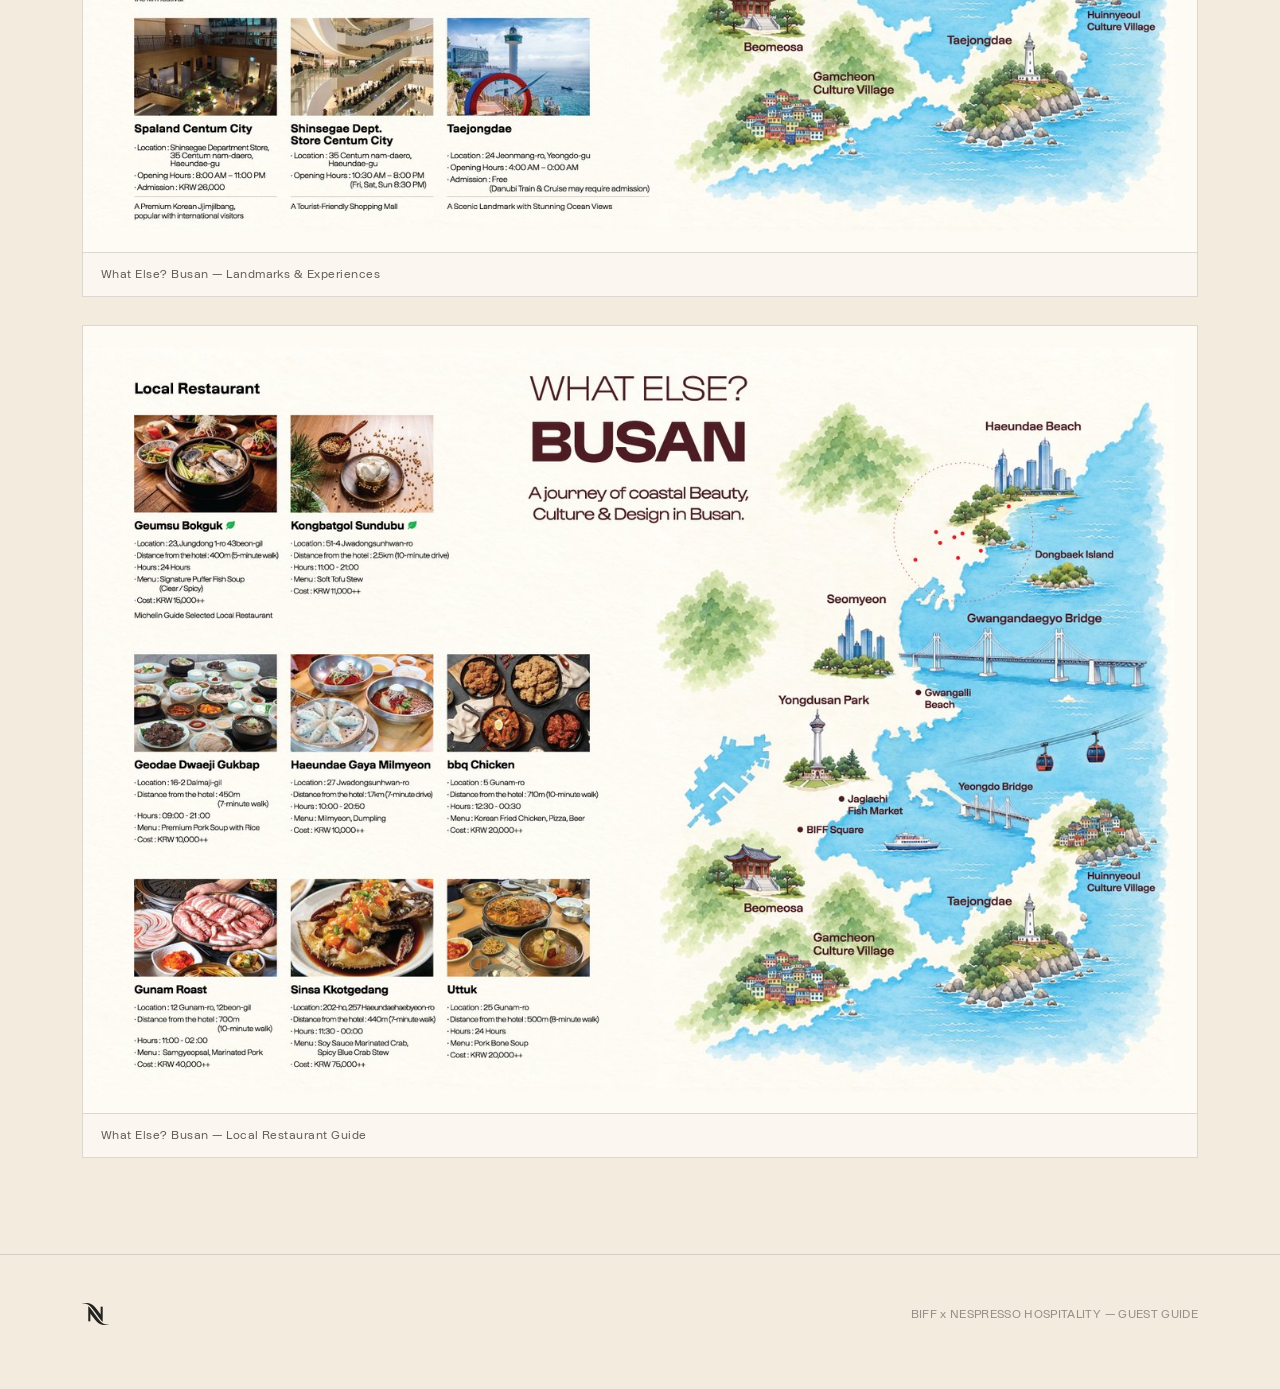
==== commit 359e1fd8: "Add files via upload" ====
--- a/experiences.html
+++ b/experiences.html
@@ -64,7 +64,7 @@
 
       <div class="grid">
 
-        <article class="card">
+        <a class="card" href="https://www.google.com/maps/search/?api=1&query=Busan%20Movie%20Experience%20Museum%20Busan&query_place_id=ChIJ2eNoiHTpaDUROvt2dSyLeI4" target="_blank" rel="noopener" aria-label="Open Busan Movie Experience Museum in Google Maps">
           <div class="card__media"><img src="busan-movie-experience-museum.jpg" alt="Busan Movie Experience Museum interactive exhibit"></div>
           <div class="card__body">
             <div class="card__title-row">
@@ -77,10 +77,12 @@
               <div><span class="k">Hours</span><span class="v">10:00 AM – 6:00 PM (closed Mondays)</span></div>
               <div><span class="k">Admission</span><span class="v">KRW 10,000 – 14,000</span></div>
             </div>
-          </div>
-        </article>
-
-        <article class="card">
+          
+            <div class="card__gmaps">View on Google Maps <span aria-hidden="true">&#8599;</span></div>
+          </div>
+        </a>
+
+        <a class="card" href="https://www.google.com/maps/search/?api=1&query=Museon%20Haeundae%20Busan&query_place_id=ChIJQSKO8meNaDURtti3nfoGCo8" target="_blank" rel="noopener" aria-label="Open Museon Haeundae in Google Maps">
           <div class="card__media"><img src="museon-haeundae.jpg" alt="Museon Haeundae LP record listening bar"></div>
           <div class="card__body">
             <div class="card__title-row">
@@ -93,10 +95,12 @@
               <div><span class="k">Hours</span><span class="v">6:00 PM – 2:00 AM, year-round</span></div>
               <div><span class="k">Admission</span><span class="v">From KRW 15,000++</span></div>
             </div>
-          </div>
-        </article>
-
-        <article class="card">
+          
+            <div class="card__gmaps">View on Google Maps <span aria-hidden="true">&#8599;</span></div>
+          </div>
+        </a>
+
+        <a class="card" href="https://www.google.com/maps/search/?api=1&query=Busan%20Museum%20of%20Contemporary%20Art%20Busan&query_place_id=ChIJjWpvtAPDaDURcEIlgF6Spnw" target="_blank" rel="noopener" aria-label="Open Busan Museum of Contemporary Art in Google Maps">
           <div class="card__media"><img src="busan-moca.jpg" alt="Busan Museum of Contemporary Art building"></div>
           <div class="card__body">
             <div class="card__title-row">
@@ -109,10 +113,12 @@
               <div><span class="k">Hours</span><span class="v">10:00 AM – 6:00 PM (closed Mondays)</span></div>
               <div><span class="k">Admission</span><span class="v">Free (special exhibitions may require admission)</span></div>
             </div>
-          </div>
-        </article>
-
-        <article class="card">
+          
+            <div class="card__gmaps">View on Google Maps <span aria-hidden="true">&#8599;</span></div>
+          </div>
+        </a>
+
+        <a class="card" href="https://www.google.com/maps/search/?api=1&query=Skyline%20Luge%20Busan%20Busan&query_place_id=ChIJ-5-zWheNaDUR5_hcfQgCFk8" target="_blank" rel="noopener" aria-label="Open Skyline Luge Busan in Google Maps">
           <div class="card__media"><img src="skyline-luge.jpg" alt="Skyline Luge Busan carts with ocean view"></div>
           <div class="card__body">
             <div class="card__title-row">
@@ -125,10 +131,12 @@
               <div><span class="k">Hours</span><span class="v">11:00 AM – 6:00 PM</span></div>
               <div><span class="k">Admission</span><span class="v">KRW 66,000 (2 luge rides + 1 zipline ride)</span></div>
             </div>
-          </div>
-        </article>
-
-        <article class="card">
+          
+            <div class="card__gmaps">View on Google Maps <span aria-hidden="true">&#8599;</span></div>
+          </div>
+        </a>
+
+        <a class="card" href="https://www.google.com/maps/search/?api=1&query=Haedong%20Yonggungsa%20Temple%20Busan&query_place_id=ChIJwabeuxuMaDURXC4Rb21AQaE" target="_blank" rel="noopener" aria-label="Open Haedong Yonggungsa Temple in Google Maps">
           <div class="card__media"><img src="haedong-yonggungsa.jpg" alt="Haedong Yonggungsa seaside temple"></div>
           <div class="card__body">
             <div class="card__title-row">
@@ -141,10 +149,12 @@
               <div><span class="k">Hours</span><span class="v">4:30 AM – 7:20 PM</span></div>
               <div><span class="k">Admission</span><span class="v">Free</span></div>
             </div>
-          </div>
-        </article>
-
-        <article class="card">
+          
+            <div class="card__gmaps">View on Google Maps <span aria-hidden="true">&#8599;</span></div>
+          </div>
+        </a>
+
+        <a class="card" href="https://www.google.com/maps/search/?api=1&query=Spaland%20Centum%20City%20Busan&query_place_id=ChIJDT_5v8aSaDURXW8rEbumGh8" target="_blank" rel="noopener" aria-label="Open Spaland Centum City in Google Maps">
           <div class="card__media"><img src="spaland-centum-city.jpg" alt="Spaland Centum City jjimjilbang interior"></div>
           <div class="card__body">
             <div class="card__title-row">
@@ -157,10 +167,12 @@
               <div><span class="k">Hours</span><span class="v">8:00 AM – 11:00 PM</span></div>
               <div><span class="k">Admission</span><span class="v">KRW 26,000</span></div>
             </div>
-          </div>
-        </article>
-
-        <article class="card">
+          
+            <div class="card__gmaps">View on Google Maps <span aria-hidden="true">&#8599;</span></div>
+          </div>
+        </a>
+
+        <a class="card" href="https://www.google.com/maps/search/?api=1&query=Shinsegae%20Dept.%20Store%20Centum%20City%20Busan&query_place_id=ChIJSSw7slWTaDURjMs-oU61YYc" target="_blank" rel="noopener" aria-label="Open Shinsegae Dept. Store Centum City in Google Maps">
           <div class="card__media"><img src="shinsegae-centum-city.jpg" alt="Shinsegae Department Store Centum City"></div>
           <div class="card__body">
             <div class="card__title-row">
@@ -172,10 +184,12 @@
               <div><span class="k">Location</span><span class="v">35 Centum nam-daero, Haeundae-gu</span></div>
               <div><span class="k">Hours</span><span class="v">10:30 AM – 8:00 PM (Fri–Sun until 8:30 PM)</span></div>
             </div>
-          </div>
-        </article>
-
-        <article class="card">
+          
+            <div class="card__gmaps">View on Google Maps <span aria-hidden="true">&#8599;</span></div>
+          </div>
+        </a>
+
+        <a class="card" href="https://www.google.com/maps/search/?api=1&query=Taejongdae%20Busan&query_place_id=ChIJOfX1e0zpaDURWq5Hp5x4-SM" target="_blank" rel="noopener" aria-label="Open Taejongdae in Google Maps">
           <div class="card__media"><img src="taejongdae.jpg" alt="Taejongdae coastal cliffs and lighthouse"></div>
           <div class="card__body">
             <div class="card__title-row">
@@ -188,10 +202,12 @@
               <div><span class="k">Hours</span><span class="v">4:00 AM – 12:00 AM</span></div>
               <div><span class="k">Admission</span><span class="v">Free (Danubi Train &amp; Cruise may require admission)</span></div>
             </div>
-          </div>
-        </article>
-
-        <article class="card">
+          
+            <div class="card__gmaps">View on Google Maps <span aria-hidden="true">&#8599;</span></div>
+          </div>
+        </a>
+
+        <a class="card" href="https://www.google.com/maps/search/?api=1&query=Gukje%20Market%20Busan&query_place_id=ChIJfYLMelSTaDURFlCRfk5W1PA" target="_blank" rel="noopener" aria-label="Open Gukje Market in Google Maps">
           <div class="card__media"><img src="gukje-market.jpg" alt="Gukje Market street food and shopping"></div>
           <div class="card__body">
             <div class="card__title-row">
@@ -203,8 +219,10 @@
               <div><span class="k">Location</span><span class="v">Sinchang-dong 4(sa)-ga, Jung-gu</span></div>
               <div><span class="k">Hours</span><span class="v">9:00 AM – 8:00 PM (closed Sundays)</span></div>
             </div>
-          </div>
-        </article>
+          
+            <div class="card__gmaps">View on Google Maps <span aria-hidden="true">&#8599;</span></div>
+          </div>
+        </a>
 
       </div>
     </div>
--- a/style.css
+++ b/style.css
@@ -433,6 +433,28 @@
   border: 1px solid var(--line);
   display: flex;
   flex-direction: column;
+  text-decoration: none;
+  color: inherit;
+  transition: border-color 0.18s ease, transform 0.18s ease, box-shadow 0.18s ease;
+}
+a.card:hover {
+  border-color: var(--wine);
+  transform: translateY(-2px);
+  box-shadow: 0 8px 20px rgba(34, 30, 29, 0.12);
+}
+a.card:hover .card__gmaps { color: var(--wine-dark); }
+
+.card__gmaps {
+  margin-top: 4px;
+  font-family: var(--font-mono);
+  font-size: 11.5px;
+  letter-spacing: 0.03em;
+  text-transform: uppercase;
+  color: var(--wine);
+  display: inline-flex;
+  align-items: center;
+  gap: 5px;
+  transition: color 0.15s ease;
 }
 
 .card__media {
